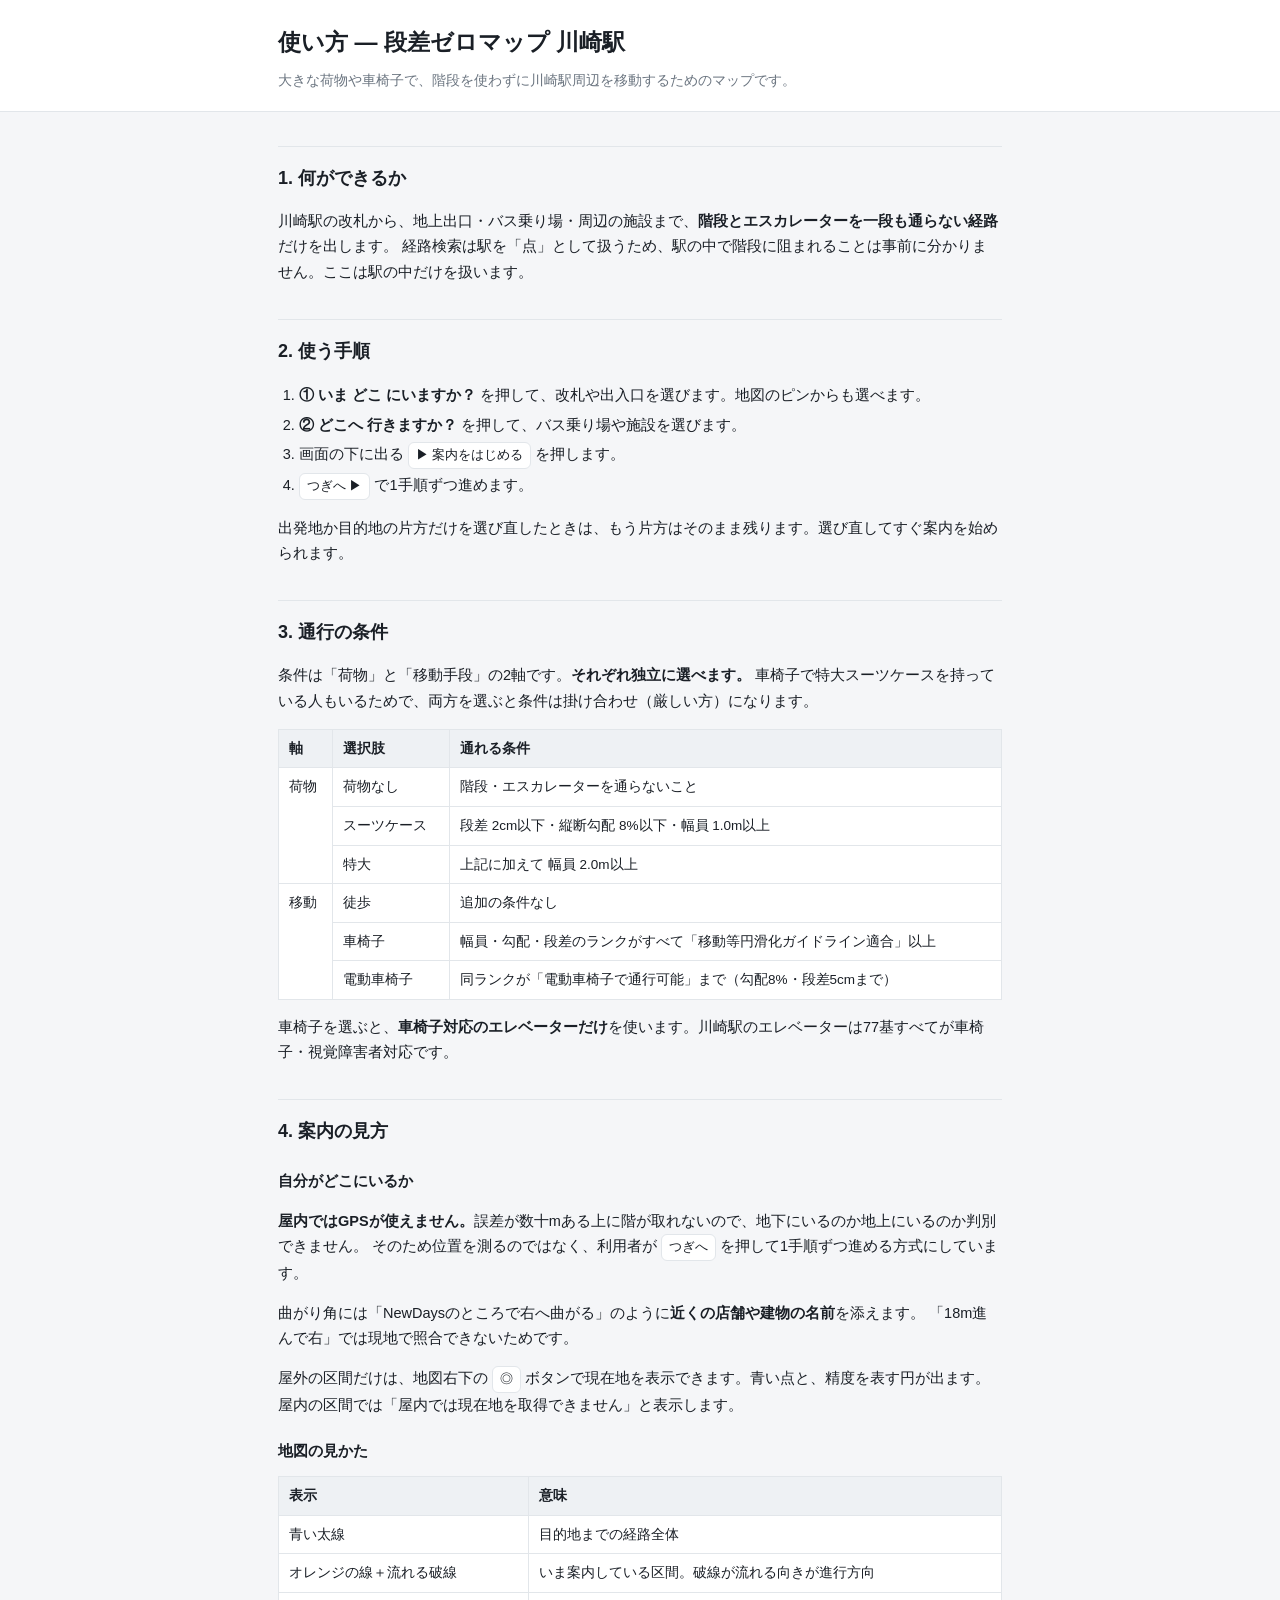
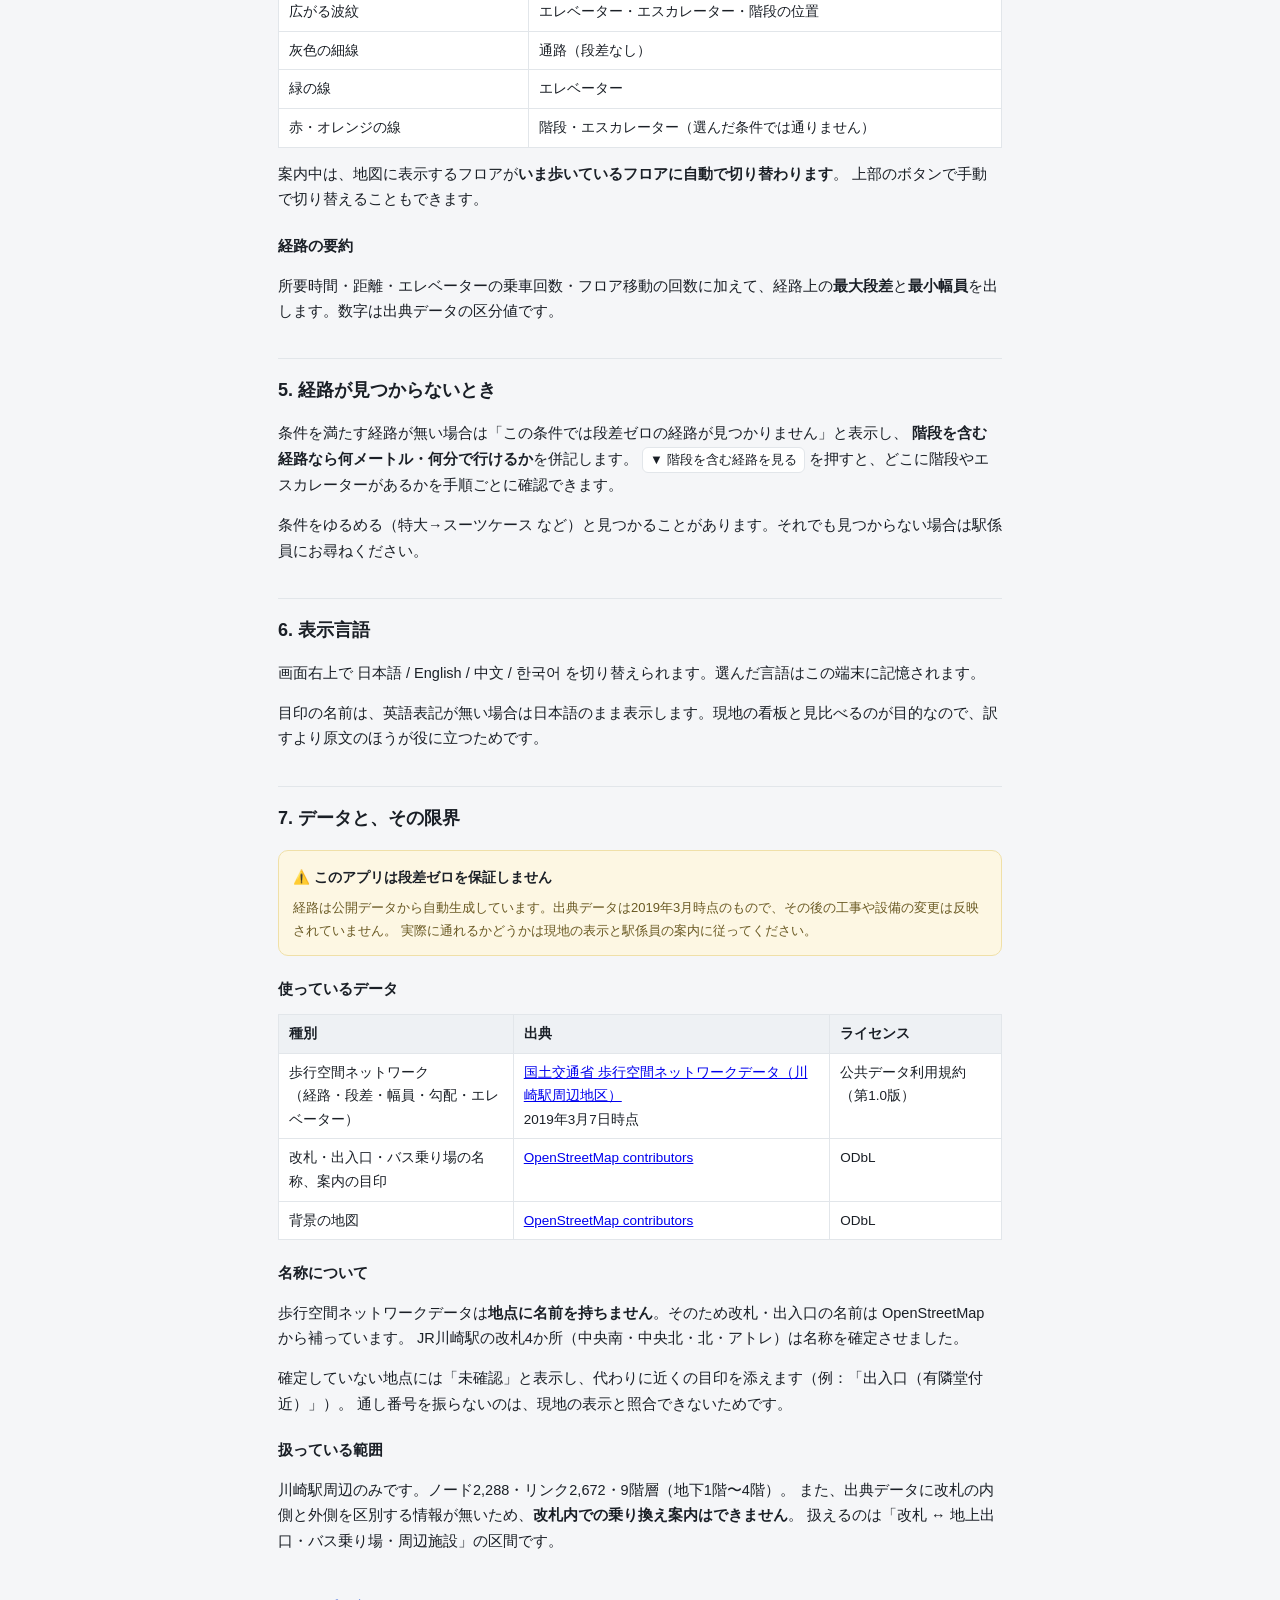
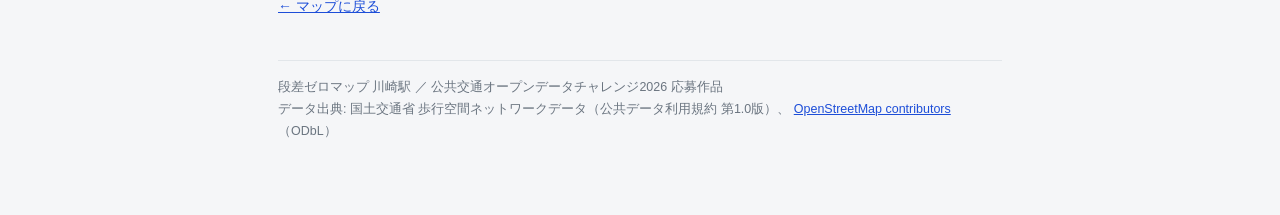
==== manual.html @ 767bc9f1 "更新" ====
<!doctype html>
<html lang="ja">
<head>
<meta charset="utf-8">
<meta name="viewport" content="width=device-width, initial-scale=1">
<title>使い方 — 段差ゼロマップ 川崎駅</title>
<meta name="description" content="段差ゼロマップ 川崎駅の使い方。通行条件の選び方、案内の見方、データの出典と限界。">
<style>
:root{--ink:#1a1f26;--mute:#6b7580;--line:#e2e6ea;--accent:#1d4ed8;--ev:#0a8f5b;--bad:#d0402c;--bg:#f5f6f8}
*{box-sizing:border-box}
body{
  margin:0;background:var(--bg);color:var(--ink);
  font:16px/1.75 -apple-system,BlinkMacSystemFont,"Hiragino Sans","Noto Sans JP","Segoe UI",Roboto,sans-serif;
}
.wrap{max-width:760px;margin:0 auto;padding:0 18px 72px}
header{background:#fff;border-bottom:1px solid var(--line);padding:22px 0 18px;margin-bottom:26px}
header .wrap{padding-bottom:0}
h1{font-size:23px;margin:0}
header p{margin:6px 0 0;color:var(--mute);font-size:14px}
h2{font-size:18px;margin:34px 0 10px;padding-top:16px;border-top:1px solid var(--line)}
h3{font-size:15px;margin:20px 0 6px}
p,li{font-size:14.5px}
ul,ol{padding-left:1.3em}
li{margin:4px 0}
table{border-collapse:collapse;width:100%;margin:12px 0;background:#fff;font-size:13.5px}
th,td{border:1px solid var(--line);padding:7px 10px;text-align:left;vertical-align:top}
th{background:#eef1f4;font-weight:600}
code{background:#eef1f4;border-radius:4px;padding:1px 5px;font-size:12.5px}
.note{background:#fdf7e3;border:1px solid #f0e0a8;border-radius:10px;padding:12px 14px;margin:16px 0}
.note b{font-size:13.5px}
.note p{margin:6px 0 0;font-size:13px;color:#6a5a24}
.back{display:inline-block;margin:26px 0 0;color:var(--accent);font-size:14px}
footer{margin-top:40px;padding-top:16px;border-top:1px solid var(--line);color:var(--mute);font-size:12.5px}
footer a{color:var(--accent)}
.k{display:inline-block;background:#fff;border:1px solid var(--line);border-radius:6px;padding:1px 7px;font-size:13px}
</style>
</head>
<body>

<header><div class="wrap">
  <h1>使い方 — 段差ゼロマップ 川崎駅</h1>
  <p>大きな荷物や車椅子で、階段を使わずに川崎駅周辺を移動するためのマップです。</p>
</div></header>

<div class="wrap">

<h2>1. 何ができるか</h2>
<p>
川崎駅の改札から、地上出口・バス乗り場・周辺の施設まで、<b>階段とエスカレーターを一段も通らない経路</b>だけを出します。
経路検索は駅を「点」として扱うため、駅の中で階段に阻まれることは事前に分かりません。ここは駅の中だけを扱います。
</p>

<h2>2. 使う手順</h2>
<ol>
  <li><b>① いま どこ にいますか？</b> を押して、改札や出入口を選びます。地図のピンからも選べます。</li>
  <li><b>② どこへ 行きますか？</b> を押して、バス乗り場や施設を選びます。</li>
  <li>画面の下に出る <span class="k">▶ 案内をはじめる</span> を押します。</li>
  <li><span class="k">つぎへ ▶</span> で1手順ずつ進めます。</li>
</ol>
<p>
出発地か目的地の片方だけを選び直したときは、もう片方はそのまま残ります。選び直してすぐ案内を始められます。
</p>

<h2>3. 通行の条件</h2>
<p>
条件は「荷物」と「移動手段」の2軸です。<b>それぞれ独立に選べます。</b>
車椅子で特大スーツケースを持っている人もいるためで、両方を選ぶと条件は掛け合わせ（厳しい方）になります。
</p>
<table>
  <tr><th>軸</th><th>選択肢</th><th>通れる条件</th></tr>
  <tr><td rowspan="3">荷物</td><td>荷物なし</td><td>階段・エスカレーターを通らないこと</td></tr>
  <tr><td>スーツケース</td><td>段差 2cm以下・縦断勾配 8%以下・幅員 1.0m以上</td></tr>
  <tr><td>特大</td><td>上記に加えて 幅員 2.0m以上</td></tr>
  <tr><td rowspan="3">移動</td><td>徒歩</td><td>追加の条件なし</td></tr>
  <tr><td>車椅子</td><td>幅員・勾配・段差のランクがすべて「移動等円滑化ガイドライン適合」以上</td></tr>
  <tr><td>電動車椅子</td><td>同ランクが「電動車椅子で通行可能」まで（勾配8%・段差5cmまで）</td></tr>
</table>
<p>
車椅子を選ぶと、<b>車椅子対応のエレベーターだけ</b>を使います。川崎駅のエレベーターは77基すべてが車椅子・視覚障害者対応です。
</p>

<h2>4. 案内の見方</h2>

<h3>自分がどこにいるか</h3>
<p>
<b>屋内ではGPSが使えません。</b>誤差が数十mある上に階が取れないので、地下にいるのか地上にいるのか判別できません。
そのため位置を測るのではなく、利用者が <span class="k">つぎへ</span> を押して1手順ずつ進める方式にしています。
</p>
<p>
曲がり角には「NewDaysのところで右へ曲がる」のように<b>近くの店舗や建物の名前</b>を添えます。
「18m進んで右」では現地で照合できないためです。
</p>
<p>
屋外の区間だけは、地図右下の <span class="k">◎</span> ボタンで現在地を表示できます。青い点と、精度を表す円が出ます。
屋内の区間では「屋内では現在地を取得できません」と表示します。
</p>

<h3>地図の見かた</h3>
<table>
  <tr><th>表示</th><th>意味</th></tr>
  <tr><td>青い太線</td><td>目的地までの経路全体</td></tr>
  <tr><td>オレンジの線＋流れる破線</td><td>いま案内している区間。破線が流れる向きが進行方向</td></tr>
  <tr><td>広がる波紋</td><td>エレベーター・エスカレーター・階段の位置</td></tr>
  <tr><td>灰色の細線</td><td>通路（段差なし）</td></tr>
  <tr><td>緑の線</td><td>エレベーター</td></tr>
  <tr><td>赤・オレンジの線</td><td>階段・エスカレーター（選んだ条件では通りません）</td></tr>
</table>
<p>
案内中は、地図に表示するフロアが<b>いま歩いているフロアに自動で切り替わります</b>。
上部のボタンで手動で切り替えることもできます。
</p>

<h3>経路の要約</h3>
<p>所要時間・距離・エレベーターの乗車回数・フロア移動の回数に加えて、経路上の<b>最大段差</b>と<b>最小幅員</b>を出します。数字は出典データの区分値です。</p>

<h2>5. 経路が見つからないとき</h2>
<p>
条件を満たす経路が無い場合は「この条件では段差ゼロの経路が見つかりません」と表示し、
<b>階段を含む経路なら何メートル・何分で行けるか</b>を併記します。
<span class="k">▼ 階段を含む経路を見る</span> を押すと、どこに階段やエスカレーターがあるかを手順ごとに確認できます。
</p>
<p>条件をゆるめる（特大→スーツケース など）と見つかることがあります。それでも見つからない場合は駅係員にお尋ねください。</p>

<h2>6. 表示言語</h2>
<p>画面右上で 日本語 / English / 中文 / 한국어 を切り替えられます。選んだ言語はこの端末に記憶されます。</p>
<p>
目印の名前は、英語表記が無い場合は日本語のまま表示します。現地の看板と見比べるのが目的なので、訳すより原文のほうが役に立つためです。
</p>

<h2>7. データと、その限界</h2>

<div class="note">
  <b>⚠️ このアプリは段差ゼロを保証しません</b>
  <p>
  経路は公開データから自動生成しています。出典データは2019年3月時点のもので、その後の工事や設備の変更は反映されていません。
  実際に通れるかどうかは現地の表示と駅係員の案内に従ってください。
  </p>
</div>

<h3>使っているデータ</h3>
<table>
  <tr><th>種別</th><th>出典</th><th>ライセンス</th></tr>
  <tr>
    <td>歩行空間ネットワーク<br>（経路・段差・幅員・勾配・エレベーター）</td>
    <td><a href="https://ckan.hokonavi.go.jp/dataset/nwd_kawasaki_station">国土交通省 歩行空間ネットワークデータ（川崎駅周辺地区）</a><br>2019年3月7日時点</td>
    <td>公共データ利用規約（第1.0版）</td>
  </tr>
  <tr>
    <td>改札・出入口・バス乗り場の名称、案内の目印</td>
    <td><a href="https://www.openstreetmap.org/">OpenStreetMap contributors</a></td>
    <td>ODbL</td>
  </tr>
  <tr>
    <td>背景の地図</td>
    <td><a href="https://www.openstreetmap.org/">OpenStreetMap contributors</a></td>
    <td>ODbL</td>
  </tr>
</table>

<h3>名称について</h3>
<p>
歩行空間ネットワークデータは<b>地点に名前を持ちません</b>。そのため改札・出入口の名前は OpenStreetMap から補っています。
JR川崎駅の改札4か所（中央南・中央北・北・アトレ）は名称を確定させました。
</p>
<p>
確定していない地点には「未確認」と表示し、代わりに近くの目印を添えます（例：「出入口（有隣堂付近）」）。
通し番号を振らないのは、現地の表示と照合できないためです。
</p>

<h3>扱っている範囲</h3>
<p>
川崎駅周辺のみです。ノード2,288・リンク2,672・9階層（地下1階〜4階）。
また、出典データに改札の内側と外側を区別する情報が無いため、<b>改札内での乗り換え案内はできません</b>。
扱えるのは「改札 ↔ 地上出口・バス乗り場・周辺施設」の区間です。
</p>

<a class="back" href="./">← マップに戻る</a>

<footer>
  段差ゼロマップ 川崎駅 ／ 公共交通オープンデータチャレンジ2026 応募作品<br>
  データ出典: 国土交通省 歩行空間ネットワークデータ（公共データ利用規約 第1.0版）、
  <a href="https://www.openstreetmap.org/copyright">OpenStreetMap contributors</a>（ODbL）
</footer>

</div>
</body>
</html>
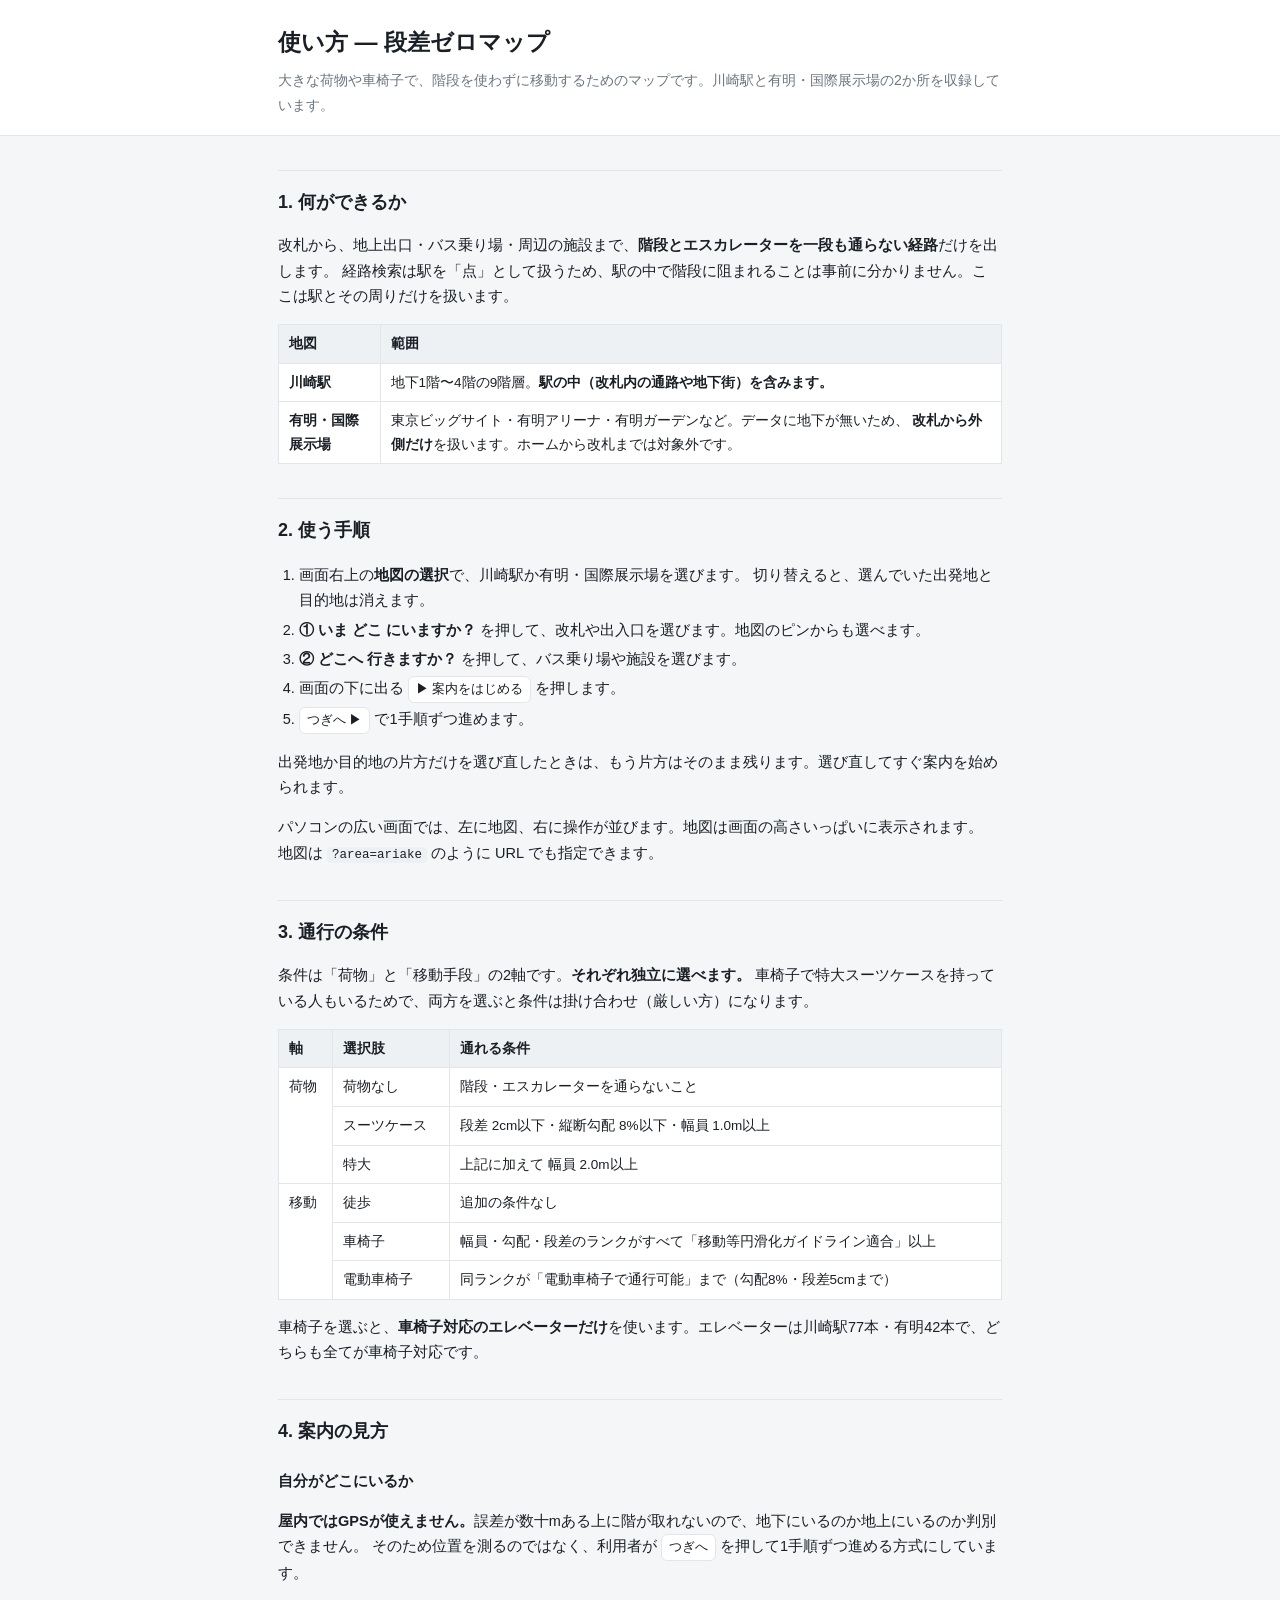
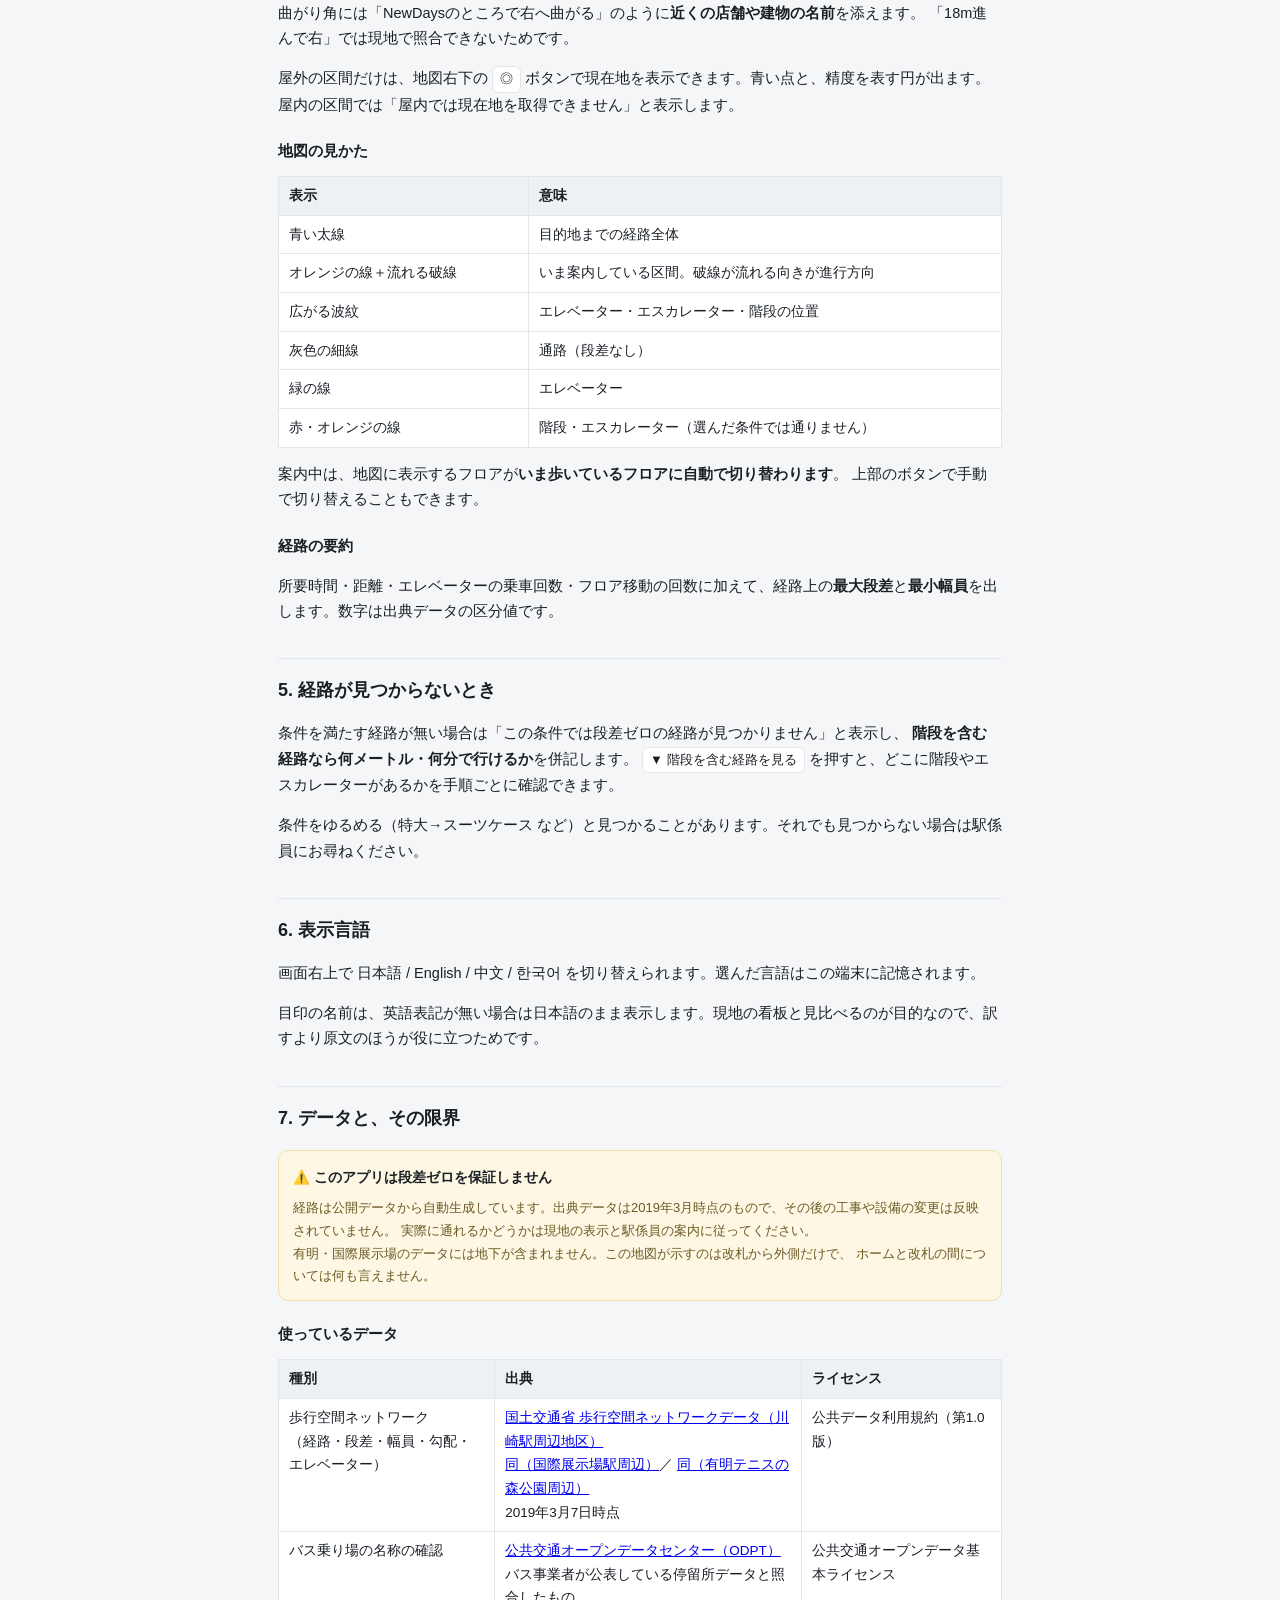
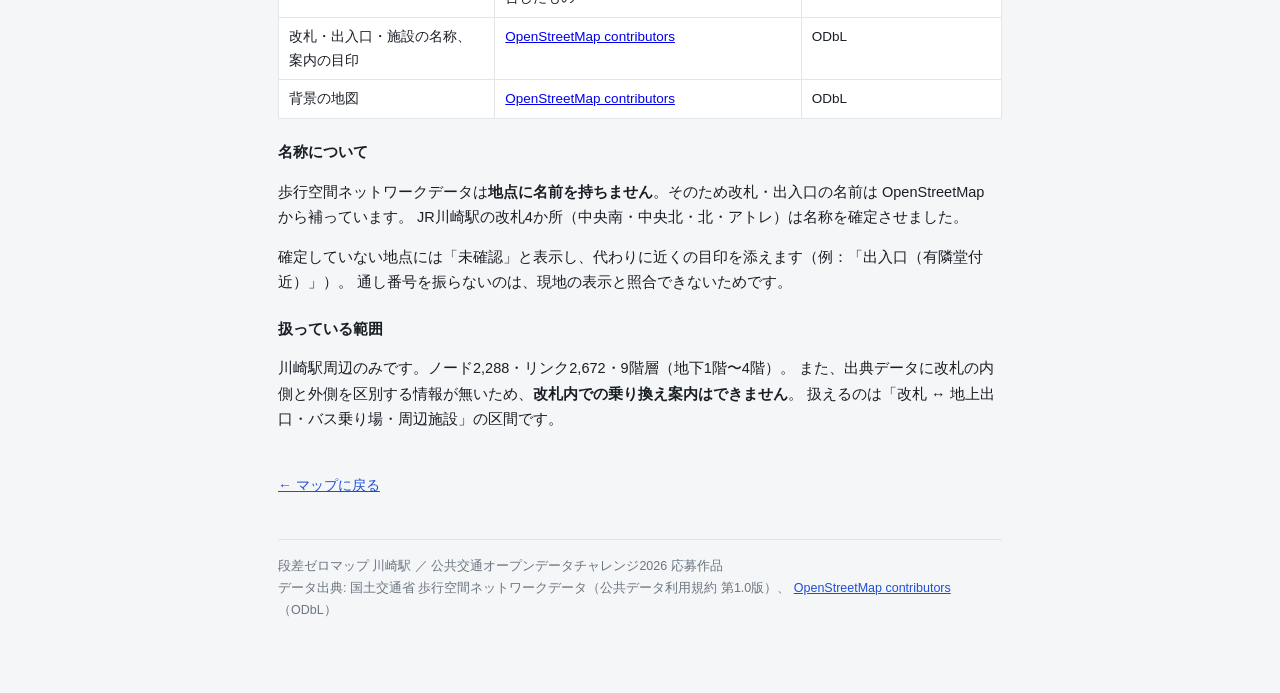
==== commit a3e5e4b1: "更新" ====
--- a/manual.html
+++ b/manual.html
@@ -3,7 +3,7 @@
 <head>
 <meta charset="utf-8">
 <meta name="viewport" content="width=device-width, initial-scale=1">
-<title>使い方 — 段差ゼロマップ 川崎駅</title>
+<title>使い方 — 段差ゼロマップ</title>
 <meta name="description" content="段差ゼロマップ 川崎駅の使い方。通行条件の選び方、案内の見方、データの出典と限界。">
 <style>
 :root{--ink:#1a1f26;--mute:#6b7580;--line:#e2e6ea;--accent:#1d4ed8;--ev:#0a8f5b;--bad:#d0402c;--bg:#f5f6f8}
@@ -38,20 +38,34 @@
 <body>
 
 <header><div class="wrap">
-  <h1>使い方 — 段差ゼロマップ 川崎駅</h1>
-  <p>大きな荷物や車椅子で、階段を使わずに川崎駅周辺を移動するためのマップです。</p>
+  <h1>使い方 — 段差ゼロマップ</h1>
+  <p>大きな荷物や車椅子で、階段を使わずに移動するためのマップです。川崎駅と有明・国際展示場の2か所を収録しています。</p>
 </div></header>
 
 <div class="wrap">
 
 <h2>1. 何ができるか</h2>
 <p>
-川崎駅の改札から、地上出口・バス乗り場・周辺の施設まで、<b>階段とエスカレーターを一段も通らない経路</b>だけを出します。
-経路検索は駅を「点」として扱うため、駅の中で階段に阻まれることは事前に分かりません。ここは駅の中だけを扱います。
-</p>
+改札から、地上出口・バス乗り場・周辺の施設まで、<b>階段とエスカレーターを一段も通らない経路</b>だけを出します。
+経路検索は駅を「点」として扱うため、駅の中で階段に阻まれることは事前に分かりません。ここは駅とその周りだけを扱います。
+</p>
+<table>
+  <tr><th>地図</th><th>範囲</th></tr>
+  <tr>
+    <td><b>川崎駅</b></td>
+    <td>地下1階〜4階の9階層。<b>駅の中（改札内の通路や地下街）を含みます。</b></td>
+  </tr>
+  <tr>
+    <td><b>有明・国際展示場</b></td>
+    <td>東京ビッグサイト・有明アリーナ・有明ガーデンなど。データに地下が無いため、
+        <b>改札から外側だけ</b>を扱います。ホームから改札までは対象外です。</td>
+  </tr>
+</table>
 
 <h2>2. 使う手順</h2>
 <ol>
+  <li>画面右上の<b>地図の選択</b>で、川崎駅か有明・国際展示場を選びます。
+      切り替えると、選んでいた出発地と目的地は消えます。</li>
   <li><b>① いま どこ にいますか？</b> を押して、改札や出入口を選びます。地図のピンからも選べます。</li>
   <li><b>② どこへ 行きますか？</b> を押して、バス乗り場や施設を選びます。</li>
   <li>画面の下に出る <span class="k">▶ 案内をはじめる</span> を押します。</li>
@@ -59,6 +73,10 @@
 </ol>
 <p>
 出発地か目的地の片方だけを選び直したときは、もう片方はそのまま残ります。選び直してすぐ案内を始められます。
+</p>
+<p>
+パソコンの広い画面では、左に地図、右に操作が並びます。地図は画面の高さいっぱいに表示されます。
+地図は <code>?area=ariake</code> のように URL でも指定できます。
 </p>
 
 <h2>3. 通行の条件</h2>
@@ -76,7 +94,7 @@
   <tr><td>電動車椅子</td><td>同ランクが「電動車椅子で通行可能」まで（勾配8%・段差5cmまで）</td></tr>
 </table>
 <p>
-車椅子を選ぶと、<b>車椅子対応のエレベーターだけ</b>を使います。川崎駅のエレベーターは77基すべてが車椅子・視覚障害者対応です。
+車椅子を選ぶと、<b>車椅子対応のエレベーターだけ</b>を使います。エレベーターは川崎駅77本・有明42本で、どちらも全てが車椅子対応です。
 </p>
 
 <h2>4. 案内の見方</h2>
@@ -133,7 +151,9 @@
   <b>⚠️ このアプリは段差ゼロを保証しません</b>
   <p>
   経路は公開データから自動生成しています。出典データは2019年3月時点のもので、その後の工事や設備の変更は反映されていません。
-  実際に通れるかどうかは現地の表示と駅係員の案内に従ってください。
+  実際に通れるかどうかは現地の表示と駅係員の案内に従ってください。<br>
+  有明・国際展示場のデータには地下が含まれません。この地図が示すのは改札から外側だけで、
+  ホームと改札の間については何も言えません。
   </p>
 </div>
 
@@ -142,11 +162,19 @@
   <tr><th>種別</th><th>出典</th><th>ライセンス</th></tr>
   <tr>
     <td>歩行空間ネットワーク<br>（経路・段差・幅員・勾配・エレベーター）</td>
-    <td><a href="https://ckan.hokonavi.go.jp/dataset/nwd_kawasaki_station">国土交通省 歩行空間ネットワークデータ（川崎駅周辺地区）</a><br>2019年3月7日時点</td>
+    <td><a href="https://ckan.hokonavi.go.jp/dataset/nwd_kawasaki_station">国土交通省 歩行空間ネットワークデータ（川崎駅周辺地区）</a><br>
+        <a href="https://ckan.hokonavi.go.jp/dataset/nwd_kokusai-tenjijo_station">同（国際展示場駅周辺）</a>／
+        <a href="https://ckan.hokonavi.go.jp/dataset/nwd_ariake_tennis">同（有明テニスの森公園周辺）</a><br>2019年3月7日時点</td>
     <td>公共データ利用規約（第1.0版）</td>
   </tr>
   <tr>
-    <td>改札・出入口・バス乗り場の名称、案内の目印</td>
+    <td>バス乗り場の名称の確認</td>
+    <td><a href="https://www.odpt.org/">公共交通オープンデータセンター（ODPT）</a><br>
+        バス事業者が公表している停留所データと照合したもの</td>
+    <td>公共交通オープンデータ基本ライセンス</td>
+  </tr>
+  <tr>
+    <td>改札・出入口・施設の名称、案内の目印</td>
     <td><a href="https://www.openstreetmap.org/">OpenStreetMap contributors</a></td>
     <td>ODbL</td>
   </tr>
